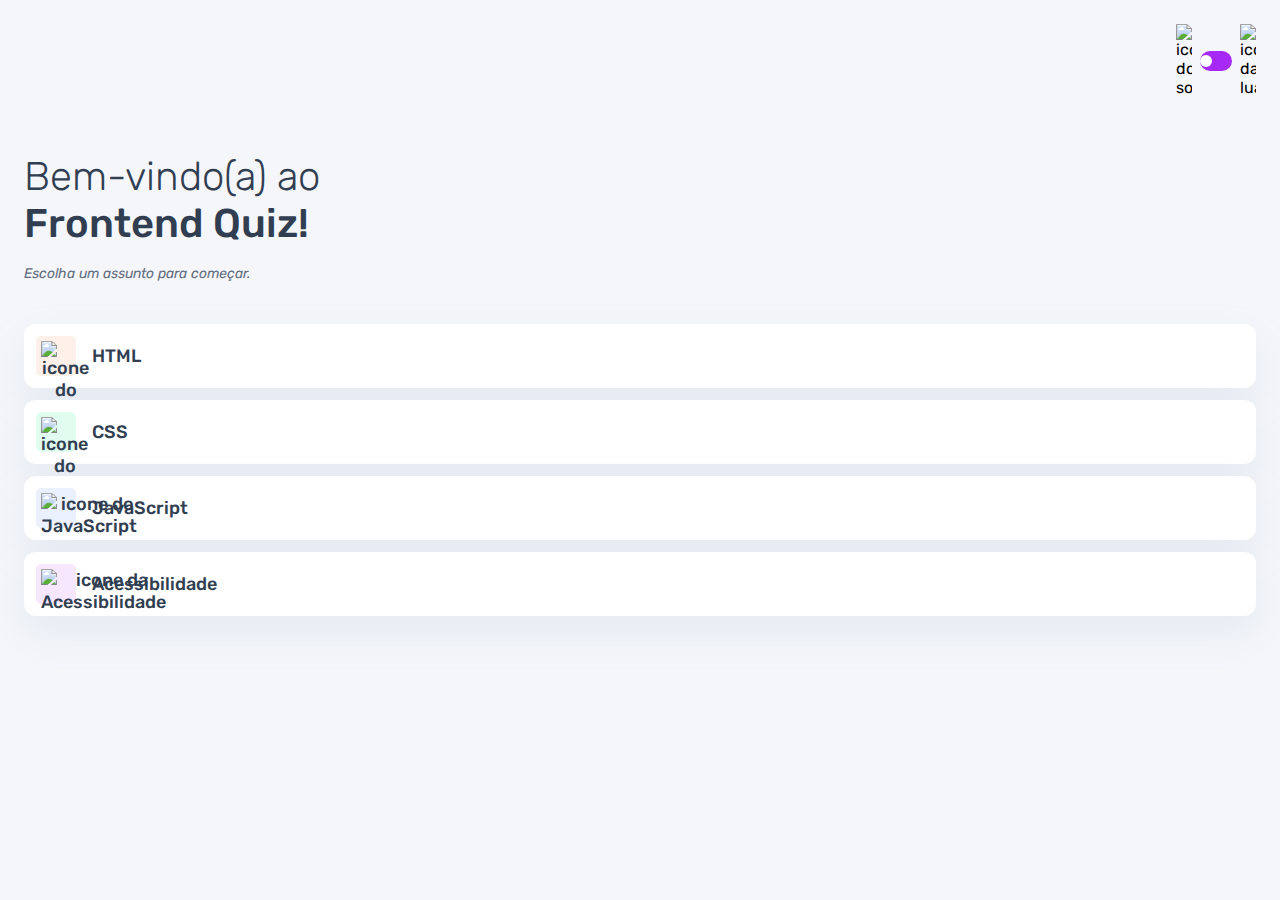
==== index.html @ babe72a4 "versão mobile finalizada" ====
<!DOCTYPE html>
<html lang="pt-BR">
<head>
    <meta charset="UTF-8">
    <meta name="viewport" content="width=device-width, initial-scale=1.0">
    <link rel="preconnect" href="https://fonts.googleapis.com">
    <link rel="preconnect" href="https://fonts.gstatic.com" crossorigin>
    <link href="https://fonts.googleapis.com/css2?family=Rubik:ital,wght@0,300..900;1,300..900&display=swap" rel="stylesheet">
    <link rel="stylesheet" href="style.css">
    <title>Quiz App</title>
</head>
<body>
    <header>
        <div class="tema">
            <img src="./assets/images/icon-sun-dark.svg" alt="icone do sol">
            <button>
                <div></div>
            </button>
            <img src="./assets/images/icon-moon-dark.svg" alt="icone da lua">
        </div>
    </header>

    <main>
        <section class="boas_vindas">
            <h1>
                Bem-vindo(a) ao <br>
                <strong>Frontend Quiz!</strong>
            </h1>

            <p>Escolha um assunto para começar.</p>
        </section>

        <section class="assuntos">
            <button class="botao_html">
                <div>
                    <img src="./assets/images/icon-html.svg" alt="icone do HTML">
                </div>
                HTML
            </button>

            <button class="botao_css">
                <div>
                    <img src="./assets/images/icon-css.svg" alt="icone do CSS">
                </div>
                CSS
            </button>

            <button class="botao_javascript">
                <div>
                    <img src="./assets/images/icon-js.svg" alt="icone do JavaScript">
                </div>
                JavaScript
            </button>

            <button class="botao_acessibilidade">
                <div>
                    <img src="./assets/images/icon-accessibility.svg" alt="icone da Acessibilidade">
                </div>
                Acessibilidade
            </button>

        </section>
    </main>
</body>
</html>
---- style.css ----
* {
    margin: 0;
    padding: 0;
    box-sizing: border-box;
    font-family: "Rubik", sans-serif;
    -webkit-font-smoothing: antialiased;
}

:root {
    --bg-color: #f4f6fa;
    --purple: #a729f5;
    --white: #fff;
    --primary-text-color: #313e51;
    --secondary-text-color: #626c7f;
    --button-bg: #fff;
    --shadow: 0px 16px 40px 0px rgba(143, 160, 193, 0.14);
    --bg-html: #fff1e9;
    --bg-css: #e0fdef;
    --bg-javascript: #ebf0ff;
    --bg-acessibilidade: #f6e7ff;
    --bg-mobile: url(./assets/images/pattern-background-mobile-light.svg);
}

body {
    height: 100svh;
    background: var(--bg-mobile) var(--bg-color);
    background-repeat: no-repeat;
    background-size: cover;
}

header {
    padding: 16px 24px;
    display: flex;
    justify-content: flex-end;
}

.tema {
    padding: 8px 0px;
    display: flex;
    align-items: center;
    gap: 8px;
}

.tema img {
    width: 16px;
}

.tema button {
    height: 20px;
    width: 32px;
    background: var(--purple);
    border: 0;
    border-radius: 999px;
}

.tema button div {
    background: var(--white);
    width: 12px;
    height: 12px;
    border-radius: 999px;
}

main {
    padding: 32px 24px;
}

.boas_vindas {
    margin-bottom: 40px;
}

.boas_vindas h1 {
    font-size: 40px;
    font-weight: 300;
    color: var(--primary-text-color);
    margin-bottom: 16px;
}

.boas_vindas h1 strong {
    font-weight: 500;
}

.boas_vindas p {
    color: var(--secondary-text-color);
    font-size: 14px;
    line-height: 150%;
    font-style: italic;
}

.assuntos {
    display: flex;
    flex-direction: column;
    gap: 12px;
}

.assuntos button {
    border: none;
    background: var(--button-bg);
    display: flex;
    align-items: center;
    gap: 16px;
    padding: 12px;
    border-radius: 12px;
    box-shadow: var(--shadow);
    font-size: 18px;
    font-weight: 500;
    color: var(--primary-text-color);
}

.assuntos button div {
    width: 40px;
    height: 40px;
    padding: 5px;
    border-radius: 5px;
}

.assuntos img {
    width: 100%;
}

.botao_html div {
    background: var(--bg-html);
}

.botao_css div {
    background: var(--bg-css);
}

.botao_javascript div {
    background: var(--bg-javascript);
}

.botao_acessibilidade div {
    background: var(--bg-acessibilidade);
}
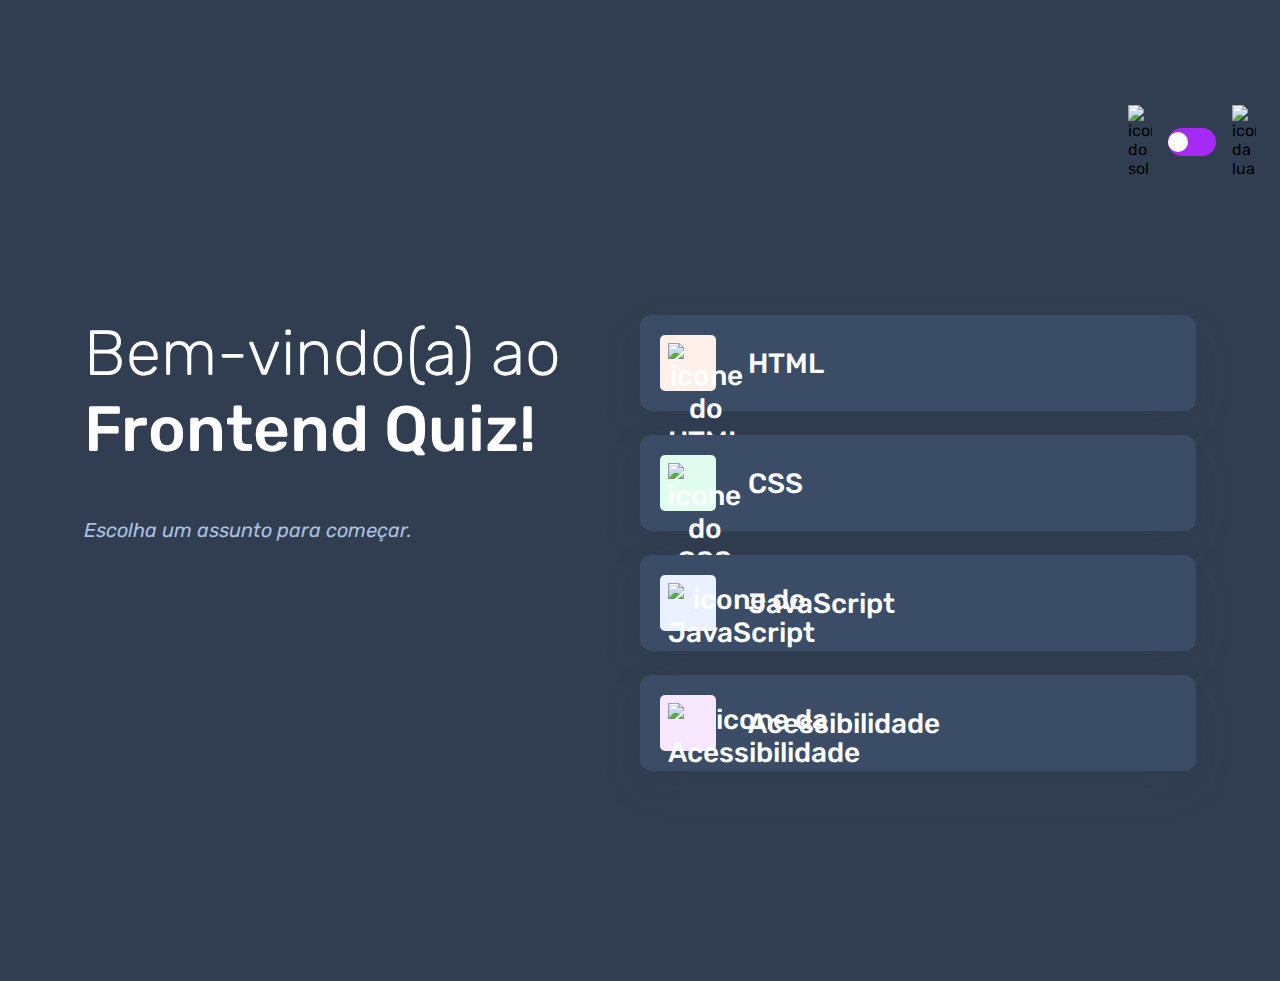
==== commit ef211550: "adaptação das cores para o tema escuro" ====
--- a/index.html
+++ b/index.html
@@ -9,7 +9,7 @@
     <link rel="stylesheet" href="style.css">
     <title>Quiz App</title>
 </head>
-<body>
+<body class="escuro">
     <header>
         <div class="tema">
             <img src="./assets/images/icon-sun-dark.svg" alt="icone do sol">
--- a/style.css
+++ b/style.css
@@ -19,6 +19,17 @@
     --bg-javascript: #ebf0ff;
     --bg-acessibilidade: #f6e7ff;
     --bg-mobile: url(./assets/images/pattern-background-mobile-light.svg);
+    --bg-desktop: url(./assets/images/pattern-background-desktop-light.svg);
+}
+
+body.escuro {
+    --bg-color: #313e51;
+    --primary-text-color: #fff;
+    --button-bg: #3b4d66;
+    --shadow: 0px 16px 40px 0px rgba(49, 62, 81, 0.14);
+    --secondary-text-color: #abc1e1;
+    --bg-mobile: url(./assets/images/pattern-background-mobile-dark.svg);
+    --bg-desktop: url(./assets/images/pattern-background-desktop-dark.svg);
 }
 
 body {
@@ -131,4 +142,69 @@
 
 .botao_acessibilidade div {
     background: var(--bg-acessibilidade);
+}
+
+@media(min-width: 1100px) {
+    body {
+        background: var(--bg-desktop) var(--bg-color);
+        background-size: cover;
+        background-repeat: no-repeat;
+    }
+
+    header {
+        margin-block: 81px;
+    }
+
+    .tema {
+        gap: 16px;
+    }
+
+    .tema img {
+        width: 24px;
+    }
+
+    .tema button {
+        width: 48px;
+        height: 28px;
+    }
+
+    .tema button div {
+        width: 20px;
+        height: 20px;
+    }
+
+    main {
+        display: flex;
+        max-width: 1160px;
+        margin-inline: auto;
+    }
+
+    section {
+        width: 100%;
+    }
+
+    .boas_vindas h1 {
+        font-size: 64px;
+        margin-bottom: 48px;
+    }
+
+    .boas_vindas p {
+        font-size: 20px;
+    }
+
+    .assuntos {
+        gap: 24px;
+    }
+
+    .assuntos button {
+        font-size: 28px;
+        padding: 20px;
+        gap: 32px;
+    }
+
+    .assuntos button div {
+        width: 56px;
+        height: 56px;
+        padding: 8px;
+    }
 }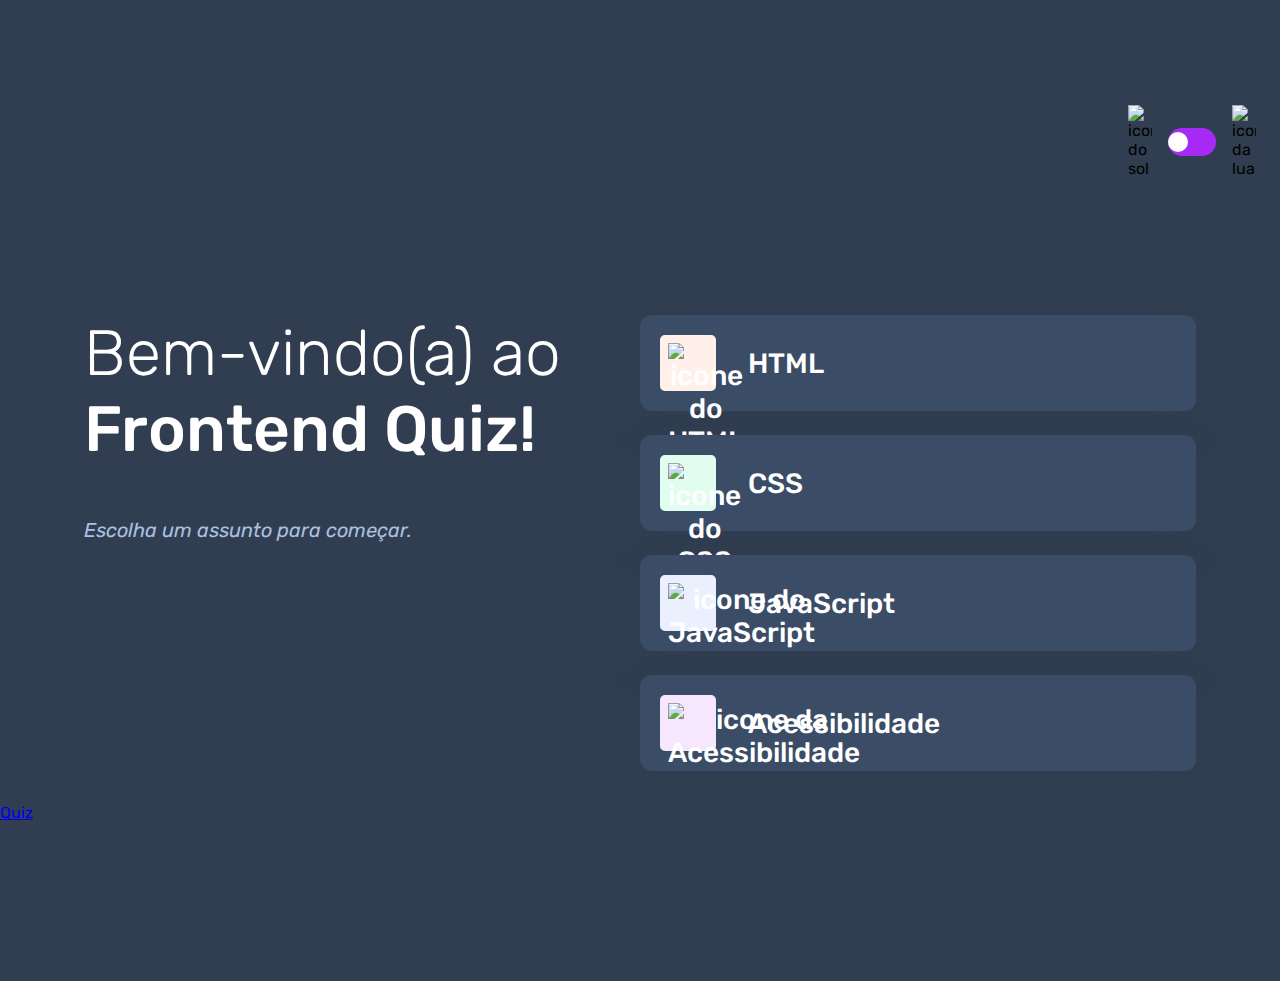
==== commit bb2e3fb7: "criação da página do quiz" ====
--- a/index.html
+++ b/index.html
@@ -61,5 +61,6 @@
 
         </section>
     </main>
+    <a href="./pages/quiz/quiz.html">Quiz</a>
 </body>
 </html>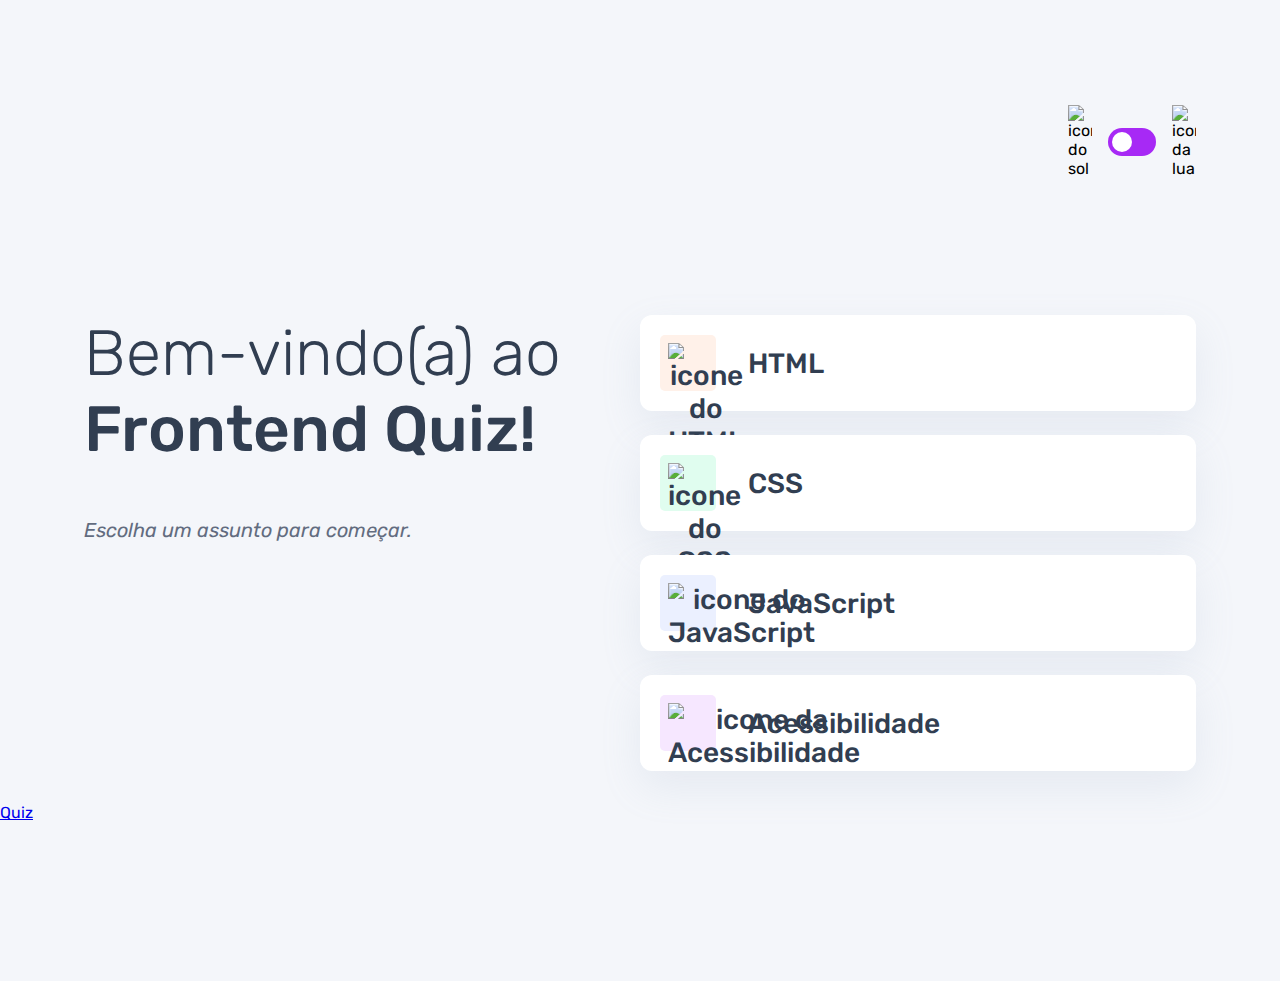
==== commit ea43a802: "primeiros ajustes do tema no javascript" ====
--- a/index.html
+++ b/index.html
@@ -7,9 +7,10 @@
     <link rel="preconnect" href="https://fonts.gstatic.com" crossorigin>
     <link href="https://fonts.googleapis.com/css2?family=Rubik:ital,wght@0,300..900;1,300..900&display=swap" rel="stylesheet">
     <link rel="stylesheet" href="style.css">
+    <script src="script.js" defer></script>
     <title>Quiz App</title>
 </head>
-<body class="escuro">
+<body>
     <header>
         <div class="tema">
             <img src="./assets/images/icon-sun-dark.svg" alt="icone do sol">
--- a/style.css
+++ b/style.css
@@ -43,6 +43,8 @@
     padding: 16px 24px;
     display: flex;
     justify-content: flex-end;
+    max-width: 1160px;
+    margin-inline: auto;
 }
 
 .tema {
@@ -62,6 +64,8 @@
     background: var(--purple);
     border: 0;
     border-radius: 999px;
+    padding: 4px;
+    display: flex;
 }
 
 .tema button div {
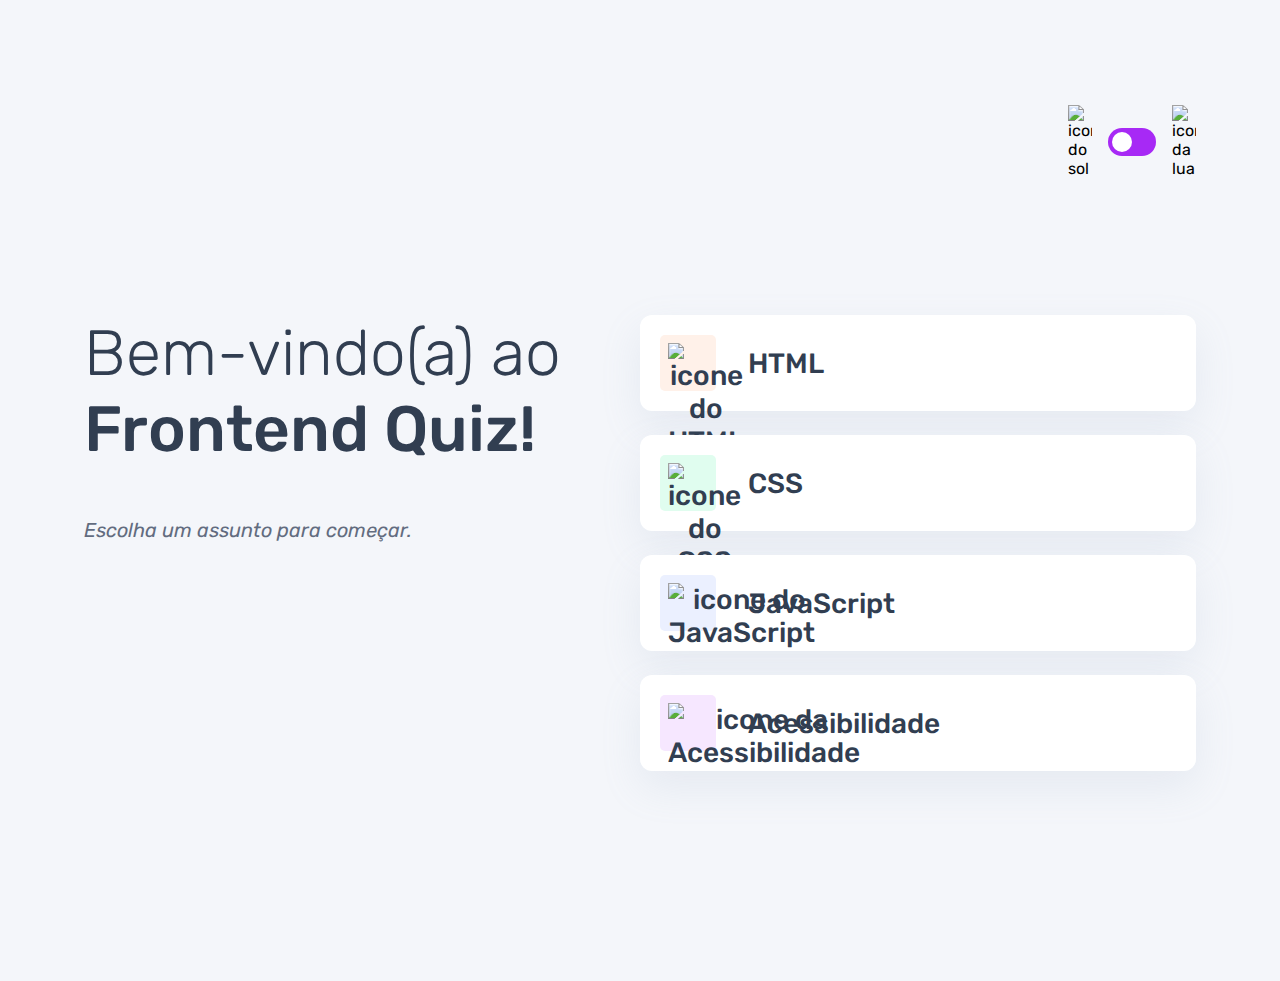
==== commit 88f97d85: "adicionada a função para escolher o tema do quiz" ====
--- a/index.html
+++ b/index.html
@@ -7,7 +7,7 @@
     <link rel="preconnect" href="https://fonts.gstatic.com" crossorigin>
     <link href="https://fonts.googleapis.com/css2?family=Rubik:ital,wght@0,300..900;1,300..900&display=swap" rel="stylesheet">
     <link rel="stylesheet" href="style.css">
-    <script src="script.js" defer></script>
+    <script src="script.js" type="module" defer></script>
     <title>Quiz App</title>
 </head>
 <body>
@@ -62,6 +62,5 @@
 
         </section>
     </main>
-    <a href="./pages/quiz/quiz.html">Quiz</a>
 </body>
 </html>--- a/style.css
+++ b/style.css
@@ -66,6 +66,7 @@
     border-radius: 999px;
     padding: 4px;
     display: flex;
+    cursor: pointer;
 }
 
 .tema button div {
@@ -119,6 +120,7 @@
     font-size: 18px;
     font-weight: 500;
     color: var(--primary-text-color);
+    cursor: pointer;
 }
 
 .assuntos button div {
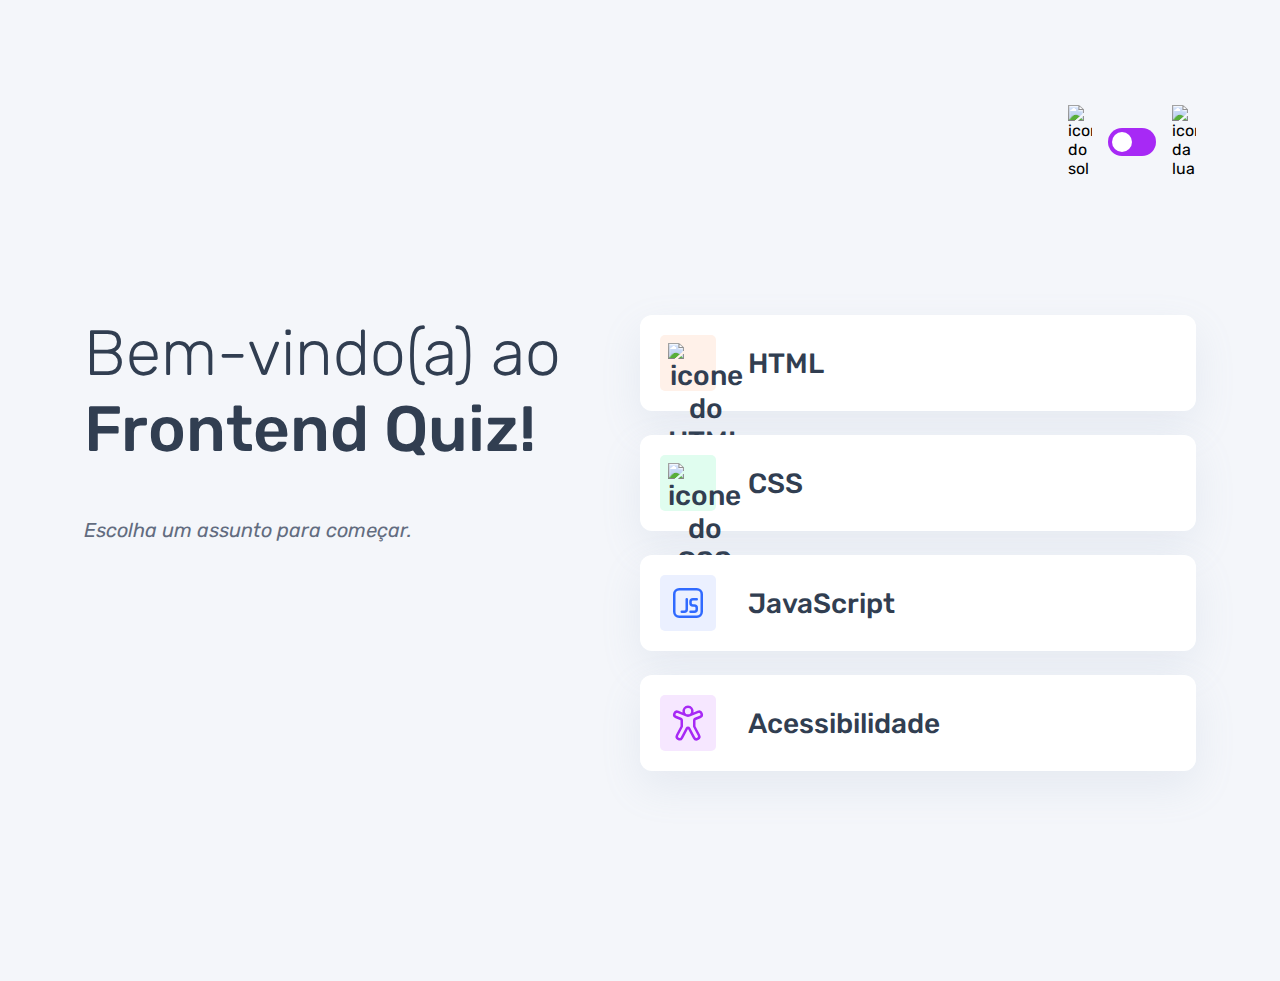
==== commit 07fe600f: "alteração dinamica do assunto da página" ====
--- a/index.html
+++ b/index.html
@@ -48,14 +48,14 @@
 
             <button class="botao_javascript">
                 <div>
-                    <img src="./assets/images/icon-js.svg" alt="icone do JavaScript">
+                    <img src="./assets/images/icon-javascript.svg" alt="icone do JavaScript">
                 </div>
                 JavaScript
             </button>
 
             <button class="botao_acessibilidade">
                 <div>
-                    <img src="./assets/images/icon-accessibility.svg" alt="icone da Acessibilidade">
+                    <img src="./assets/images/icon-acessibilidade.svg" alt="icone da Acessibilidade">
                 </div>
                 Acessibilidade
             </button>
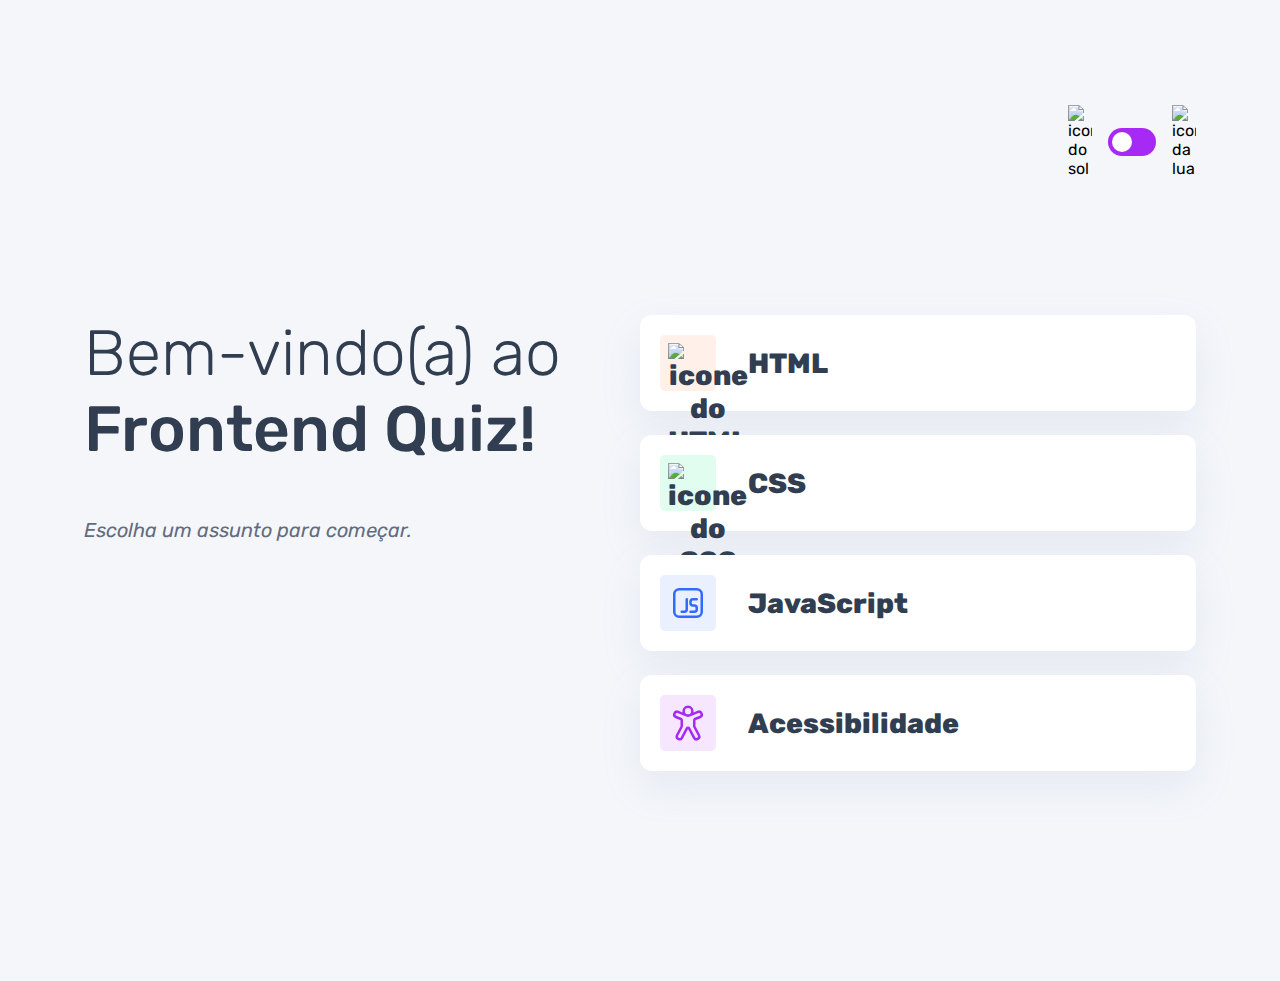
==== commit e1fd9e14: "ajustes de função de selecionar para funcionar em todos os dispositivos" ====
--- a/index.html
+++ b/index.html
@@ -36,28 +36,28 @@
                 <div>
                     <img src="./assets/images/icon-html.svg" alt="icone do HTML">
                 </div>
-                HTML
+                <span>HTML</span>
             </button>
 
             <button class="botao_css">
                 <div>
                     <img src="./assets/images/icon-css.svg" alt="icone do CSS">
                 </div>
-                CSS
+                <span>CSS</span>
             </button>
 
             <button class="botao_javascript">
                 <div>
                     <img src="./assets/images/icon-javascript.svg" alt="icone do JavaScript">
                 </div>
-                JavaScript
+                <span>JavaScript</span>
             </button>
 
             <button class="botao_acessibilidade">
                 <div>
                     <img src="./assets/images/icon-acessibilidade.svg" alt="icone da Acessibilidade">
                 </div>
-                Acessibilidade
+                <span>Acessibilidade</span>
             </button>
 
         </section>
--- a/style.css
+++ b/style.css
@@ -118,7 +118,7 @@
     border-radius: 12px;
     box-shadow: var(--shadow);
     font-size: 18px;
-    font-weight: 500;
+    font-weight: 800;
     color: var(--primary-text-color);
     cursor: pointer;
 }
@@ -130,7 +130,7 @@
     border-radius: 5px;
 }
 
-.assuntos img {
+.assuntos button img {
     width: 100%;
 }
 
